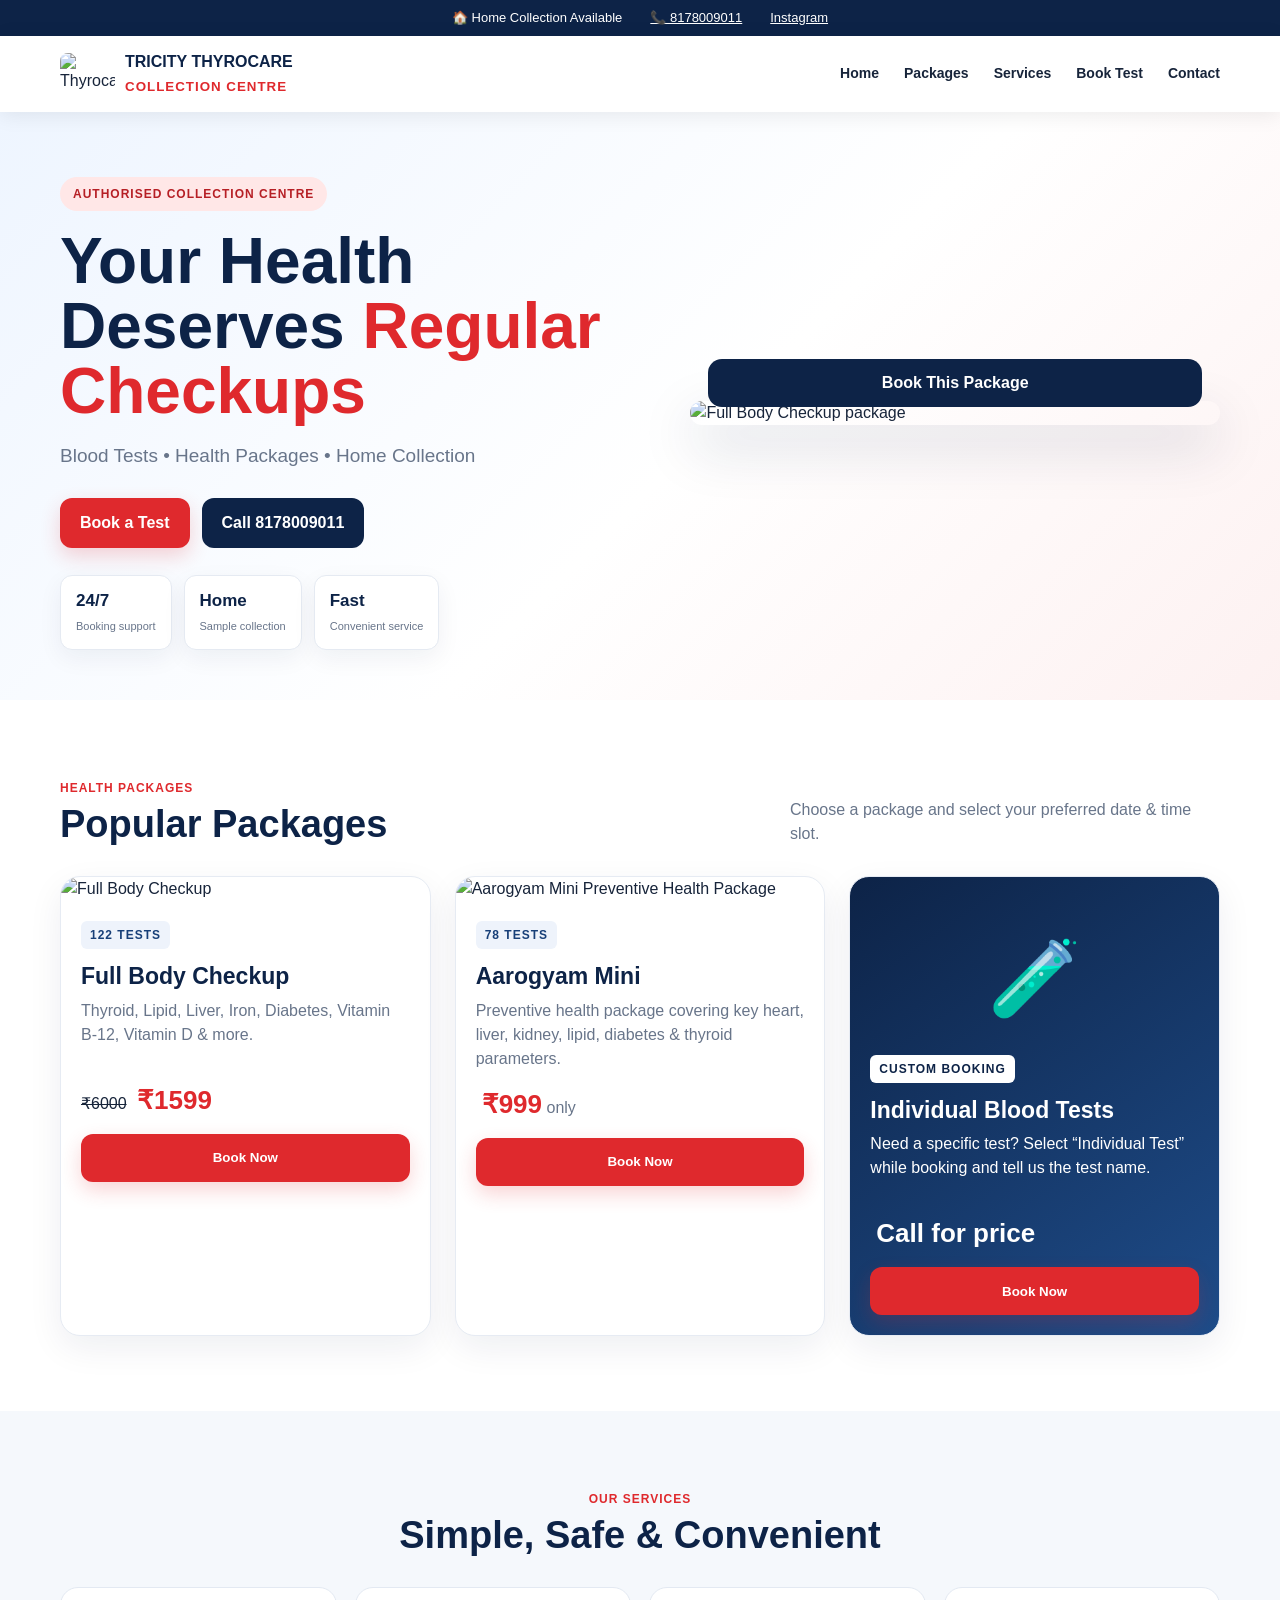
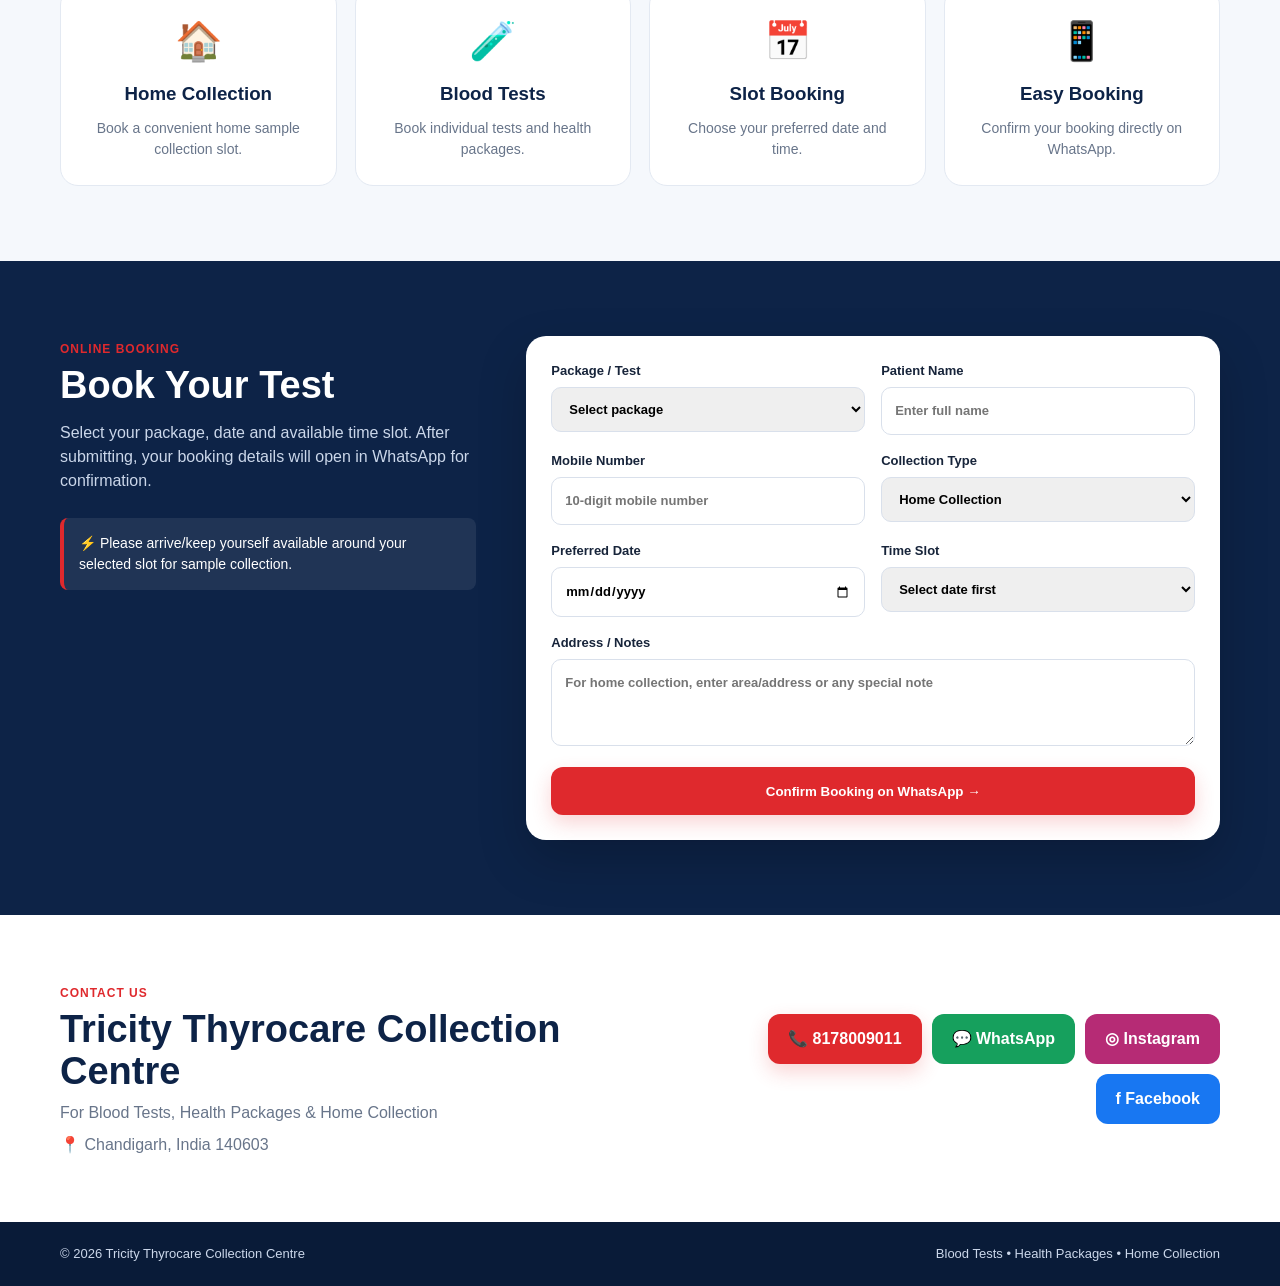
==== .github/workflows/index.html @ 9b8ccd1a "Add files via upload" ====
<!DOCTYPE html>
<html lang="en">
<head>
  <meta charset="UTF-8">
  <meta name="viewport" content="width=device-width, initial-scale=1.0">
  <meta name="description" content="Tricity Thyrocare Collection Centre - Blood Tests, Health Packages and Home Collection.">
  <title>Tricity Thyrocare Collection Centre</title>
  <link rel="stylesheet" href="style.css">
</head>
<body>
  <div class="topbar">
    <span>🏠 Home Collection Available</span>
    <a href="tel:8178009011">📞 8178009011</a>
    <a href="https://instagram.com/tricity_thyrocare_centre" target="_blank" rel="noopener">Instagram</a>
  </div>

  <header class="header">
    <div class="container nav">
      <a class="brand" href="#home">
        <img src="assets/thyrocare-logo.jpg" alt="Thyrocare logo">
        <div>
          <strong>TRICITY THYROCARE</strong>
          <small>COLLECTION CENTRE</small>
        </div>
      </a>
      <button class="menu-btn" id="menuBtn" aria-label="Open menu">☰</button>
      <nav id="navMenu">
        <a href="#home">Home</a>
        <a href="#packages">Packages</a>
        <a href="#services">Services</a>
        <a href="#booking">Book Test</a>
        <a href="#contact">Contact</a>
      </nav>
    </div>
  </header>

  <main id="home">
    <section class="hero">
      <div class="container hero-grid">
        <div class="hero-copy">
          <span class="pill">AUTHORISED COLLECTION CENTRE</span>
          <h1>Your Health Deserves <span>Regular Checkups</span></h1>
          <p>Blood Tests • Health Packages • Home Collection</p>
          <div class="hero-actions">
            <a class="btn primary" href="#booking">Book a Test</a>
            <a class="btn secondary" href="tel:8178009011">Call 8178009011</a>
          </div>
          <div class="trust-row">
            <div><b>24/7</b><span>Booking support</span></div>
            <div><b>Home</b><span>Sample collection</span></div>
            <div><b>Fast</b><span>Convenient service</span></div>
          </div>
        </div>
        <div class="hero-card">
          <img src="assets/full-body-checkup.png" alt="Full Body Checkup package">
          <button class="floating-book" data-package="Full Body Checkup">Book This Package</button>
        </div>
      </div>
    </section>

    <section class="section" id="packages">
      <div class="container">
        <div class="section-head">
          <div>
            <span class="eyebrow">HEALTH PACKAGES</span>
            <h2>Popular Packages</h2>
          </div>
          <p>Choose a package and select your preferred date & time slot.</p>
        </div>
        <div class="cards">
          <article class="package-card">
            <img src="assets/full-body-checkup.png" alt="Full Body Checkup">
            <div class="card-body">
              <span class="tag">122 TESTS</span>
              <h3>Full Body Checkup</h3>
              <p>Thyroid, Lipid, Liver, Iron, Diabetes, Vitamin B-12, Vitamin D & more.</p>
              <div class="price"><del>₹6000</del> <strong>₹1599</strong></div>
              <button class="btn primary full" data-package="Full Body Checkup">Book Now</button>
            </div>
          </article>

          <article class="package-card">
            <img src="assets/aarogyam-mini.png" alt="Aarogyam Mini Preventive Health Package">
            <div class="card-body">
              <span class="tag">78 TESTS</span>
              <h3>Aarogyam Mini</h3>
              <p>Preventive health package covering key heart, liver, kidney, lipid, diabetes & thyroid parameters.</p>
              <div class="price"><strong>₹999</strong> <span>only</span></div>
              <button class="btn primary full" data-package="Aarogyam Mini">Book Now</button>
            </div>
          </article>

          <article class="package-card custom-card">
            <div class="custom-icon">🧪</div>
            <div class="card-body">
              <span class="tag">CUSTOM BOOKING</span>
              <h3>Individual Blood Tests</h3>
              <p>Need a specific test? Select “Individual Test” while booking and tell us the test name.</p>
              <div class="price"><strong>Call for price</strong></div>
              <button class="btn primary full" data-package="Individual Test">Book Now</button>
            </div>
          </article>
        </div>
      </div>
    </section>

    <section class="section light" id="services">
      <div class="container">
        <div class="section-head center">
          <span class="eyebrow">OUR SERVICES</span>
          <h2>Simple, Safe & Convenient</h2>
        </div>
        <div class="service-grid">
          <div class="service"><div>🏠</div><h3>Home Collection</h3><p>Book a convenient home sample collection slot.</p></div>
          <div class="service"><div>🧪</div><h3>Blood Tests</h3><p>Book individual tests and health packages.</p></div>
          <div class="service"><div>📅</div><h3>Slot Booking</h3><p>Choose your preferred date and time.</p></div>
          <div class="service"><div>📱</div><h3>Easy Booking</h3><p>Confirm your booking directly on WhatsApp.</p></div>
        </div>
      </div>
    </section>

    <section class="booking-section" id="booking">
      <div class="container booking-wrap">
        <div class="booking-intro">
          <span class="eyebrow">ONLINE BOOKING</span>
          <h2>Book Your Test</h2>
          <p>Select your package, date and available time slot. After submitting, your booking details will open in WhatsApp for confirmation.</p>
          <div class="booking-note">⚡ Please arrive/keep yourself available around your selected slot for sample collection.</div>
        </div>

        <form id="bookingForm" class="booking-form">
          <label>Package / Test
            <select id="package" required>
              <option value="">Select package</option>
              <option>Full Body Checkup</option>
              <option>Aarogyam Mini</option>
              <option>Individual Test</option>
            </select>
          </label>

          <label>Patient Name
            <input id="name" type="text" placeholder="Enter full name" required>
          </label>

          <label>Mobile Number
            <input id="phone" type="tel" inputmode="numeric" maxlength="10" placeholder="10-digit mobile number" required>
          </label>

          <label>Collection Type
            <select id="collection" required>
              <option value="Home Collection">Home Collection</option>
              <option value="Centre Visit">Centre Visit</option>
            </select>
          </label>

          <label>Preferred Date
            <input id="date" type="date" required>
          </label>

          <label>Time Slot
            <select id="time" required>
              <option value="">Select date first</option>
            </select>
          </label>

          <label class="full-field">Address / Notes
            <textarea id="notes" rows="3" placeholder="For home collection, enter area/address or any special note"></textarea>
          </label>

          <button class="btn primary full-field" type="submit">Confirm Booking on WhatsApp →</button>
        </form>
      </div>
    </section>

    <section class="contact-section" id="contact">
      <div class="container contact-grid">
        <div>
          <span class="eyebrow">CONTACT US</span>
          <h2>Tricity Thyrocare Collection Centre</h2>
          <p>For Blood Tests, Health Packages & Home Collection</p>
          <p>📍 Chandigarh, India 140603</p>
        </div>
        <div class="contact-actions">
          <a class="btn primary" href="tel:8178009011">📞 8178009011</a>
          <a class="btn whatsapp" href="https://wa.me/918178009011" target="_blank" rel="noopener">💬 WhatsApp</a>
          <a class="btn instagram" href="https://instagram.com/tricity_thyrocare_centre" target="_blank" rel="noopener">◎ Instagram</a>
          <a class="btn facebook" id="facebookLink" href="#" target="_blank" rel="noopener">f Facebook</a>
        </div>
      </div>
    </section>
  </main>

  <footer>
    <div class="container footer-inner">
      <span>© <span id="year"></span> Tricity Thyrocare Collection Centre</span>
      <span>Blood Tests • Health Packages • Home Collection</span>
    </div>
  </footer>

  <div class="modal" id="offerModal" aria-hidden="true">
    <div class="modal-box">
      <button class="close" id="closeModal">×</button>
      <img src="assets/full-body-checkup.png" alt="Full Body Checkup Offer">
      <h3>Book Your Health Checkup</h3>
      <p>Choose your preferred date & time slot.</p>
      <button class="btn primary full" data-package="Full Body Checkup" id="modalBook">Book Now</button>
    </div>
  </div>

  <script src="script.js"></script>
</body>
</html>
---- .github/workflows/style.css ----
*{box-sizing:border-box;margin:0;padding:0}
:root{--navy:#0d2347;--blue:#173f78;--red:#df292d;--light:#f5f8fc;--text:#17243a;--muted:#68758a;--white:#fff}
html{scroll-behavior:smooth}
body{font-family:Arial,Helvetica,sans-serif;color:var(--text);background:#fff;line-height:1.5}
a{text-decoration:none;color:inherit}
.container{width:min(1160px,92%);margin:auto}
.topbar{background:var(--navy);color:#fff;padding:8px 4%;display:flex;justify-content:center;gap:28px;font-size:13px}
.topbar a{text-decoration:underline}
.header{position:sticky;top:0;z-index:50;background:rgba(255,255,255,.96);backdrop-filter:blur(12px);box-shadow:0 3px 20px rgba(0,0,0,.08)}
.nav{min-height:76px;display:flex;align-items:center;justify-content:space-between}
.brand{display:flex;align-items:center;gap:10px}
.brand img{width:55px;height:42px;object-fit:cover;border-radius:8px}
.brand strong{display:block;color:var(--navy);font-size:16px}
.brand small{color:var(--red);font-weight:700;letter-spacing:1px}
nav{display:flex;gap:25px;font-weight:700;font-size:14px}
nav a:hover{color:var(--red)}
.menu-btn{display:none;border:0;background:none;font-size:28px}
.hero{background:linear-gradient(135deg,#eef5ff,#fff 55%,#fdf1f1);padding:65px 0 50px}
.hero-grid{display:grid;grid-template-columns:1.05fr .95fr;align-items:center;gap:45px}
.pill,.eyebrow,.tag{display:inline-block;font-size:12px;font-weight:800;letter-spacing:1px}
.pill{background:#ffe7e7;color:#b61f25;padding:8px 13px;border-radius:99px}
.hero h1{font-size:clamp(40px,5vw,68px);line-height:1.02;margin:18px 0;color:var(--navy)}
.hero h1 span{color:var(--red)}
.hero-copy>p{font-size:19px;color:var(--muted)}
.hero-actions{display:flex;gap:12px;margin:27px 0}
.btn{display:inline-flex;align-items:center;justify-content:center;border:0;border-radius:12px;padding:13px 20px;font-weight:800;cursor:pointer;transition:.2s;min-height:48px}
.btn:hover{transform:translateY(-2px)}
.primary{background:var(--red);color:#fff;box-shadow:0 8px 20px rgba(223,41,45,.2)}
.secondary{background:var(--navy);color:#fff}
.whatsapp{background:#16a05d;color:#fff}.instagram{background:#b62b75;color:#fff}.facebook{background:#1877f2;color:#fff}
.trust-row{display:flex;gap:12px;margin-top:25px}
.trust-row div{background:#fff;border:1px solid #e5eaf2;padding:12px 15px;border-radius:12px;min-width:105px;box-shadow:0 8px 25px rgba(13,35,71,.06)}
.trust-row b{display:block;color:var(--navy);font-size:17px}.trust-row span{font-size:11px;color:var(--muted)}
.hero-card{position:relative}.hero-card img{width:100%;display:block;border-radius:24px;box-shadow:0 20px 55px rgba(13,35,71,.18)}
.floating-book{position:absolute;bottom:18px;left:18px;right:18px;padding:15px;border:0;border-radius:14px;background:var(--navy);color:#fff;font-weight:800;font-size:16px;cursor:pointer}
.section{padding:75px 0}.light{background:var(--light)}
.section-head{display:flex;justify-content:space-between;align-items:end;gap:30px;margin-bottom:30px}.section-head.center{display:block;text-align:center}
.eyebrow{color:var(--red);margin-bottom:7px}.section h2,.booking-intro h2,.contact-section h2{font-size:38px;color:var(--navy);line-height:1.1}.section-head p{color:var(--muted);max-width:430px}
.cards{display:grid;grid-template-columns:repeat(3,1fr);gap:24px}.package-card{background:#fff;border-radius:20px;overflow:hidden;border:1px solid #e6ebf3;box-shadow:0 12px 35px rgba(13,35,71,.07);transition:.25s}.package-card:hover{transform:translateY(-5px);box-shadow:0 20px 45px rgba(13,35,71,.12)}
.package-card>img{width:100%;height:330px;object-fit:cover;object-position:top}.card-body{padding:20px}.tag{background:#eef3fb;color:var(--blue);padding:5px 9px;border-radius:6px}.card-body h3{font-size:23px;margin:10px 0 5px;color:var(--navy)}.card-body p{color:var(--muted);min-height:68px}.price{margin:14px 0;font-size:16px}.price strong{font-size:26px;color:var(--red);margin-left:6px}.price span{color:var(--muted)}.full{width:100%}.custom-card{display:flex;flex-direction:column;justify-content:center;background:linear-gradient(145deg,#0d2347,#1e4c89);color:#fff}.custom-card .card-body h3,.custom-card .card-body p{color:#fff}.custom-card .tag{background:#fff;color:var(--navy)}.custom-card .price strong{color:#fff}.custom-icon{font-size:75px;text-align:center;padding-top:45px}
.service-grid{display:grid;grid-template-columns:repeat(4,1fr);gap:18px}.service{background:#fff;border:1px solid #e3e9f2;border-radius:18px;padding:25px;text-align:center}.service>div{font-size:38px}.service h3{margin:10px 0;color:var(--navy)}.service p{color:var(--muted);font-size:14px}
.booking-section{background:var(--navy);color:#fff;padding:75px 0}.booking-wrap{display:grid;grid-template-columns:.75fr 1.25fr;gap:50px;align-items:start}.booking-intro h2{color:#fff;margin-bottom:14px}.booking-intro p{color:#cbd7ea}.booking-note{margin-top:25px;padding:15px;border-left:4px solid var(--red);background:rgba(255,255,255,.08);border-radius:8px;font-size:14px}
.booking-form{background:#fff;color:var(--text);padding:25px;border-radius:20px;display:grid;grid-template-columns:1fr 1fr;gap:16px;box-shadow:0 20px 50px rgba(0,0,0,.2)}label{font-size:13px;font-weight:800}input,select,textarea{width:100%;margin-top:7px;padding:13px;border:1px solid #d9e0eb;border-radius:10px;font:inherit;outline:none}input:focus,select:focus,textarea:focus{border-color:var(--blue);box-shadow:0 0 0 3px rgba(23,63,120,.08)}.full-field{grid-column:1/-1}
.contact-section{padding:65px 0}.contact-grid{display:flex;justify-content:space-between;align-items:center;gap:30px}.contact-section p{color:var(--muted);margin-top:8px}.contact-actions{display:flex;gap:10px;flex-wrap:wrap;justify-content:flex-end}
footer{background:#091b38;color:#cbd7ea;padding:22px 0;font-size:13px}.footer-inner{display:flex;justify-content:space-between;gap:20px}
.modal{position:fixed;inset:0;background:rgba(0,0,0,.65);display:none;align-items:center;justify-content:center;z-index:100;padding:20px}.modal.show{display:flex}.modal-box{background:#fff;border-radius:20px;max-width:420px;width:100%;padding:15px;position:relative;text-align:center}.modal-box img{width:100%;border-radius:14px;max-height:430px;object-fit:cover;object-position:top}.modal-box h3{font-size:22px;color:var(--navy);margin:12px 0 3px}.modal-box p{color:var(--muted);margin-bottom:12px}.close{position:absolute;right:24px;top:23px;width:38px;height:38px;border-radius:50%;border:0;background:#fff;font-size:25px;cursor:pointer;box-shadow:0 4px 15px rgba(0,0,0,.2);z-index:2}
@media(max-width:900px){.hero-grid,.booking-wrap{grid-template-columns:1fr}.cards{grid-template-columns:1fr 1fr}.service-grid{grid-template-columns:1fr 1fr}.booking-wrap{gap:30px}.contact-grid{flex-direction:column;align-items:flex-start}.contact-actions{justify-content:flex-start}}
@media(max-width:650px){.topbar{gap:12px;font-size:11px;flex-wrap:wrap}.nav{min-height:65px}nav{display:none;position:absolute;top:65px;left:0;right:0;background:#fff;padding:18px 5%;flex-direction:column;box-shadow:0 15px 25px rgba(0,0,0,.08)}nav.open{display:flex}.menu-btn{display:block}.hero{padding:40px 0}.hero h1{font-size:43px}.hero-actions{flex-direction:column}.trust-row{overflow:auto}.section{padding:55px 0}.section-head{display:block}.section-head p{margin-top:10px}.cards{grid-template-columns:1fr}.service-grid{grid-template-columns:1fr 1fr}.booking-form{grid-template-columns:1fr}.full-field{grid-column:auto}.footer-inner{flex-direction:column}.brand strong{font-size:13px}.brand small{font-size:9px}}
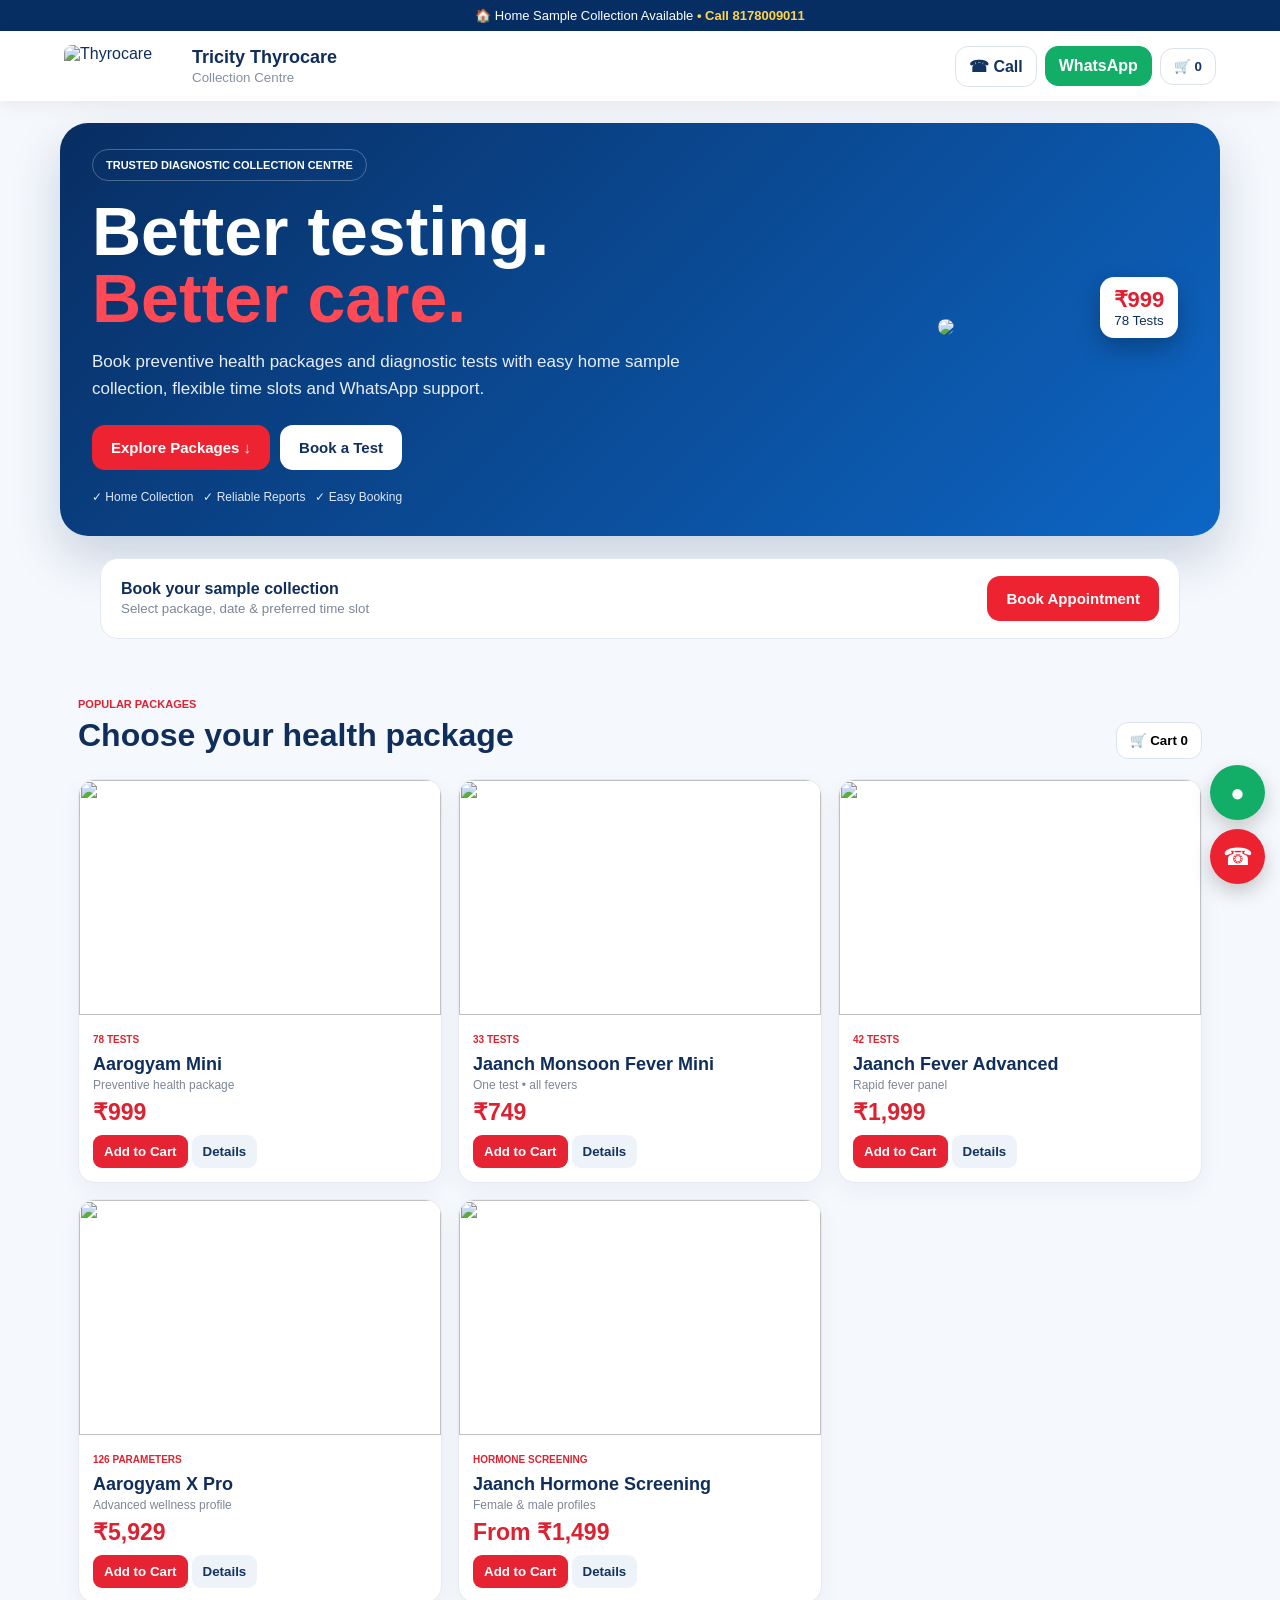
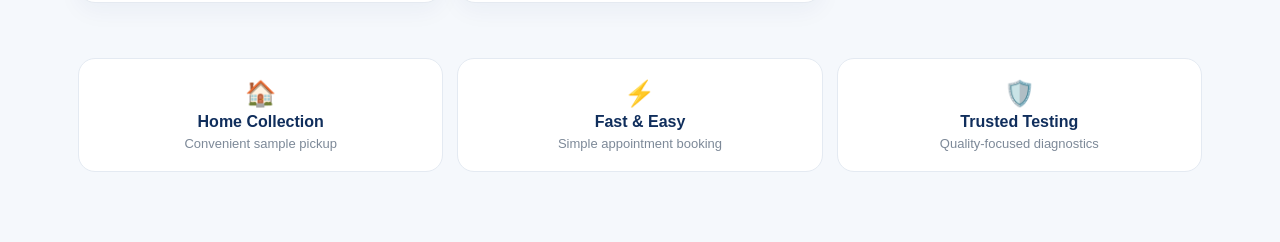
==== commit f57a53cc: "Add files via upload" ====
--- a/.github/workflows/index.html
+++ b/.github/workflows/index.html
@@ -1,212 +1,18 @@
-<!DOCTYPE html>
-<html lang="en">
-<head>
-  <meta charset="UTF-8">
-  <meta name="viewport" content="width=device-width, initial-scale=1.0">
-  <meta name="description" content="Tricity Thyrocare Collection Centre - Blood Tests, Health Packages and Home Collection.">
-  <title>Tricity Thyrocare Collection Centre</title>
-  <link rel="stylesheet" href="style.css">
-</head>
-<body>
-  <div class="topbar">
-    <span>🏠 Home Collection Available</span>
-    <a href="tel:8178009011">📞 8178009011</a>
-    <a href="https://instagram.com/tricity_thyrocare_centre" target="_blank" rel="noopener">Instagram</a>
-  </div>
-
-  <header class="header">
-    <div class="container nav">
-      <a class="brand" href="#home">
-        <img src="assets/thyrocare-logo.jpg" alt="Thyrocare logo">
-        <div>
-          <strong>TRICITY THYROCARE</strong>
-          <small>COLLECTION CENTRE</small>
-        </div>
-      </a>
-      <button class="menu-btn" id="menuBtn" aria-label="Open menu">☰</button>
-      <nav id="navMenu">
-        <a href="#home">Home</a>
-        <a href="#packages">Packages</a>
-        <a href="#services">Services</a>
-        <a href="#booking">Book Test</a>
-        <a href="#contact">Contact</a>
-      </nav>
-    </div>
-  </header>
-
-  <main id="home">
-    <section class="hero">
-      <div class="container hero-grid">
-        <div class="hero-copy">
-          <span class="pill">AUTHORISED COLLECTION CENTRE</span>
-          <h1>Your Health Deserves <span>Regular Checkups</span></h1>
-          <p>Blood Tests • Health Packages • Home Collection</p>
-          <div class="hero-actions">
-            <a class="btn primary" href="#booking">Book a Test</a>
-            <a class="btn secondary" href="tel:8178009011">Call 8178009011</a>
-          </div>
-          <div class="trust-row">
-            <div><b>24/7</b><span>Booking support</span></div>
-            <div><b>Home</b><span>Sample collection</span></div>
-            <div><b>Fast</b><span>Convenient service</span></div>
-          </div>
-        </div>
-        <div class="hero-card">
-          <img src="assets/full-body-checkup.png" alt="Full Body Checkup package">
-          <button class="floating-book" data-package="Full Body Checkup">Book This Package</button>
-        </div>
-      </div>
-    </section>
-
-    <section class="section" id="packages">
-      <div class="container">
-        <div class="section-head">
-          <div>
-            <span class="eyebrow">HEALTH PACKAGES</span>
-            <h2>Popular Packages</h2>
-          </div>
-          <p>Choose a package and select your preferred date & time slot.</p>
-        </div>
-        <div class="cards">
-          <article class="package-card">
-            <img src="assets/full-body-checkup.png" alt="Full Body Checkup">
-            <div class="card-body">
-              <span class="tag">122 TESTS</span>
-              <h3>Full Body Checkup</h3>
-              <p>Thyroid, Lipid, Liver, Iron, Diabetes, Vitamin B-12, Vitamin D & more.</p>
-              <div class="price"><del>₹6000</del> <strong>₹1599</strong></div>
-              <button class="btn primary full" data-package="Full Body Checkup">Book Now</button>
-            </div>
-          </article>
-
-          <article class="package-card">
-            <img src="assets/aarogyam-mini.png" alt="Aarogyam Mini Preventive Health Package">
-            <div class="card-body">
-              <span class="tag">78 TESTS</span>
-              <h3>Aarogyam Mini</h3>
-              <p>Preventive health package covering key heart, liver, kidney, lipid, diabetes & thyroid parameters.</p>
-              <div class="price"><strong>₹999</strong> <span>only</span></div>
-              <button class="btn primary full" data-package="Aarogyam Mini">Book Now</button>
-            </div>
-          </article>
-
-          <article class="package-card custom-card">
-            <div class="custom-icon">🧪</div>
-            <div class="card-body">
-              <span class="tag">CUSTOM BOOKING</span>
-              <h3>Individual Blood Tests</h3>
-              <p>Need a specific test? Select “Individual Test” while booking and tell us the test name.</p>
-              <div class="price"><strong>Call for price</strong></div>
-              <button class="btn primary full" data-package="Individual Test">Book Now</button>
-            </div>
-          </article>
-        </div>
-      </div>
-    </section>
-
-    <section class="section light" id="services">
-      <div class="container">
-        <div class="section-head center">
-          <span class="eyebrow">OUR SERVICES</span>
-          <h2>Simple, Safe & Convenient</h2>
-        </div>
-        <div class="service-grid">
-          <div class="service"><div>🏠</div><h3>Home Collection</h3><p>Book a convenient home sample collection slot.</p></div>
-          <div class="service"><div>🧪</div><h3>Blood Tests</h3><p>Book individual tests and health packages.</p></div>
-          <div class="service"><div>📅</div><h3>Slot Booking</h3><p>Choose your preferred date and time.</p></div>
-          <div class="service"><div>📱</div><h3>Easy Booking</h3><p>Confirm your booking directly on WhatsApp.</p></div>
-        </div>
-      </div>
-    </section>
-
-    <section class="booking-section" id="booking">
-      <div class="container booking-wrap">
-        <div class="booking-intro">
-          <span class="eyebrow">ONLINE BOOKING</span>
-          <h2>Book Your Test</h2>
-          <p>Select your package, date and available time slot. After submitting, your booking details will open in WhatsApp for confirmation.</p>
-          <div class="booking-note">⚡ Please arrive/keep yourself available around your selected slot for sample collection.</div>
-        </div>
-
-        <form id="bookingForm" class="booking-form">
-          <label>Package / Test
-            <select id="package" required>
-              <option value="">Select package</option>
-              <option>Full Body Checkup</option>
-              <option>Aarogyam Mini</option>
-              <option>Individual Test</option>
-            </select>
-          </label>
-
-          <label>Patient Name
-            <input id="name" type="text" placeholder="Enter full name" required>
-          </label>
-
-          <label>Mobile Number
-            <input id="phone" type="tel" inputmode="numeric" maxlength="10" placeholder="10-digit mobile number" required>
-          </label>
-
-          <label>Collection Type
-            <select id="collection" required>
-              <option value="Home Collection">Home Collection</option>
-              <option value="Centre Visit">Centre Visit</option>
-            </select>
-          </label>
-
-          <label>Preferred Date
-            <input id="date" type="date" required>
-          </label>
-
-          <label>Time Slot
-            <select id="time" required>
-              <option value="">Select date first</option>
-            </select>
-          </label>
-
-          <label class="full-field">Address / Notes
-            <textarea id="notes" rows="3" placeholder="For home collection, enter area/address or any special note"></textarea>
-          </label>
-
-          <button class="btn primary full-field" type="submit">Confirm Booking on WhatsApp →</button>
-        </form>
-      </div>
-    </section>
-
-    <section class="contact-section" id="contact">
-      <div class="container contact-grid">
-        <div>
-          <span class="eyebrow">CONTACT US</span>
-          <h2>Tricity Thyrocare Collection Centre</h2>
-          <p>For Blood Tests, Health Packages & Home Collection</p>
-          <p>📍 Chandigarh, India 140603</p>
-        </div>
-        <div class="contact-actions">
-          <a class="btn primary" href="tel:8178009011">📞 8178009011</a>
-          <a class="btn whatsapp" href="https://wa.me/918178009011" target="_blank" rel="noopener">💬 WhatsApp</a>
-          <a class="btn instagram" href="https://instagram.com/tricity_thyrocare_centre" target="_blank" rel="noopener">◎ Instagram</a>
-          <a class="btn facebook" id="facebookLink" href="#" target="_blank" rel="noopener">f Facebook</a>
-        </div>
-      </div>
-    </section>
-  </main>
-
-  <footer>
-    <div class="container footer-inner">
-      <span>© <span id="year"></span> Tricity Thyrocare Collection Centre</span>
-      <span>Blood Tests • Health Packages • Home Collection</span>
-    </div>
-  </footer>
-
-  <div class="modal" id="offerModal" aria-hidden="true">
-    <div class="modal-box">
-      <button class="close" id="closeModal">×</button>
-      <img src="assets/full-body-checkup.png" alt="Full Body Checkup Offer">
-      <h3>Book Your Health Checkup</h3>
-      <p>Choose your preferred date & time slot.</p>
-      <button class="btn primary full" data-package="Full Body Checkup" id="modalBook">Book Now</button>
-    </div>
-  </div>
-
-  <script src="script.js"></script>
-</body>
-</html>
+<!doctype html><html lang="en"><head><meta charset="utf-8"><meta name="viewport" content="width=device-width,initial-scale=1"><meta name="theme-color" content="#082e63"><title>Tricity Thyrocare Collection Centre</title><link rel="stylesheet" href="style.css"></head><body>
+<div class="top">🏠 Home Sample Collection Available <b>• Call 8178009011</b></div>
+<header><div class="brand"><img src="assets/thyrocare-logo.jpg" alt="Thyrocare" class="logo"><div><strong>Tricity Thyrocare</strong><small>Collection Centre</small></div></div><div class="actions"><a href="tel:8178009011">☎ Call</a><a class="wa" href="https://wa.me/918178009011">WhatsApp</a><button onclick="openCart()">🛒 <span id="count">0</span></button></div></header>
+<main><section class="hero"><div><span class="pill">TRUSTED DIAGNOSTIC COLLECTION CENTRE</span><h1>Better testing.<br><em>Better care.</em></h1><p>Book preventive health packages and diagnostic tests with easy home sample collection, flexible time slots and WhatsApp support.</p><div class="buttons"><button class="red" onclick="goPackages()">Explore Packages ↓</button><button class="white" onclick="openBooking()">Book a Test</button></div><div class="trust">✓ Home Collection &nbsp; ✓ Reliable Reports &nbsp; ✓ Easy Booking</div></div><div class="heroimg"><img src="assets/package-5.jpg"><span><b>₹999</b><small>78 Tests</small></span></div></section>
+<section class="quick"><div><b>Book your sample collection</b><small>Select package, date & preferred time slot</small></div><button class="red" onclick="openBooking()">Book Appointment</button></section>
+<section id="packages" class="section"><div class="head"><div><label>POPULAR PACKAGES</label><h2>Choose your health package</h2></div><button class="cartmini" onclick="openCart()">🛒 Cart <b id="count2">0</b></button></div><div class="grid">
+<article><img src="assets/package-5.jpg"><div><small>78 TESTS</small><h3>Aarogyam Mini</h3><p>Preventive health package</p><b class="price">₹999</b><button onclick="add('Aarogyam Mini',999,'78 tests')">Add to Cart</button><button class="detail" onclick="details('Aarogyam Mini','78 tests','₹999','CBC, liver, kidney, lipid, diabetes, thyroid and more.')">Details</button></div></article>
+<article><img src="assets/package-1.jpg"><div><small>33 TESTS</small><h3>Jaanch Monsoon Fever Mini</h3><p>One test • all fevers</p><b class="price">₹749</b><button onclick="add('Jaanch Monsoon Fever Mini',749,'33 tests')">Add to Cart</button><button class="detail" onclick="details('Jaanch Monsoon Fever Mini','33 tests','₹749','Malaria Antigen, Dengue NS1 Antigen, Typhoid IgG + IgM and CBC (28).')">Details</button></div></article>
+<article><img src="assets/package-3.jpg"><div><small>42 TESTS</small><h3>Jaanch Fever Advanced</h3><p>Rapid fever panel</p><b class="price">₹1,999</b><button onclick="add('Jaanch Fever Advanced',1999,'42 tests')">Add to Cart</button><button class="detail" onclick="details('Jaanch Fever Advanced','42 tests','₹1,999','Malaria, typhoid, dengue, chikungunya, CBC, CRP, liver profile and ESR.')">Details</button></div></article>
+<article><img src="assets/package-2.jpg"><div><small>126 PARAMETERS</small><h3>Aarogyam X Pro</h3><p>Advanced wellness profile</p><b class="price">₹5,929</b><button onclick="add('Aarogyam X Pro',5929,'126 parameters')">Add to Cart</button><button class="detail" onclick="details('Aarogyam X Pro','126 parameters','₹5,929','Thyroid, lipid, liver, kidney, diabetes, vitamins, iron, cardiac risk markers and more.')">Details</button></div></article>
+<article><img src="assets/package-4.jpg"><div><small>HORMONE SCREENING</small><h3>Jaanch Hormone Screening</h3><p>Female & male profiles</p><b class="price">From ₹1,499</b><button onclick="add('Jaanch Hormone Screening',1499,'Hormone profile')">Add to Cart</button><button class="detail" onclick="details('Jaanch Hormone Screening','Hormone profile','From ₹1,499','Female and male hormone screening options. Confirm selected profile and current price at booking.')">Details</button></div></article></div></section>
+<section class="benefits"><div>🏠<b>Home Collection</b><small>Convenient sample pickup</small></div><div>⚡<b>Fast & Easy</b><small>Simple appointment booking</small></div><div>🛡️<b>Trusted Testing</b><small>Quality-focused diagnostics</small></div></section></main>
+<div class="float"><a class="green" href="https://wa.me/918178009011">●</a><a class="redf" href="tel:8178009011">☎</a></div>
+<div id="promo" class="overlay promo"><div class="promo-modal"><button class="x" onclick="closeAll()">×</button><img src="assets/popup-offer.jpg" alt="Special package offer"><div class="promo-copy"><label>LIMITED-TIME OFFER</label><h2>Aarogyam Mini</h2><p>78 Tests • Preventive Health Package</p><b>₹999</b><button class="submit" onclick="promoBook()">Book This Package</button></div></div></div>
+<div id="book" class="overlay"><div class="modal"><button class="x" onclick="closeAll()">×</button><label>APPOINTMENT</label><h2>Book a Home Collection</h2><p>Choose your date and preferred collection slot.</p><form onsubmit="submitBook(event)"><div class="fields"><label>Name<input id="name" required placeholder="Full name"></label><label>Mobile<input id="phone" required pattern="[0-9]{10}" inputmode="numeric" placeholder="10-digit mobile"></label><label>Date<input id="date" required type="date"></label><label>Time Slot<select id="time" required><option value="">Select slot</option><option>06:00 AM – 08:00 AM</option><option>08:00 AM – 10:00 AM</option><option>10:00 AM – 12:00 PM</option><option>12:00 PM – 02:00 PM</option><option>04:00 PM – 06:00 PM</option><option>06:00 PM – 08:00 PM</option></select></label></div><label>Test / Package Details<textarea id="tests" rows="3" placeholder="Selected tests or package"></textarea></label><label>Collection Address<textarea id="address" rows="3" required placeholder="Complete home collection address"></textarea></label><button class="submit">Confirm Booking on WhatsApp</button></form></div></div>
+<div id="cart" class="overlay"><div class="modal"><button class="x" onclick="closeAll()">×</button><label>YOUR CART</label><h2>Selected Packages</h2><div id="items"></div><div class="total"><span>Total</span><b id="total">₹0</b></div><button class="submit" onclick="bookingFromCart()">Continue to Booking</button></div></div>
+<div id="detailbox" class="overlay"><div class="modal"><button class="x" onclick="closeAll()">×</button><label>PACKAGE DETAILS</label><h2 id="dt"></h2><p id="dm"></p><h2 id="dp"></h2><p id="dx"></p><button class="submit" onclick="addDetail()">Add to Cart</button></div></div>
+<script src="script.js"></script></body></html>
--- a/.github/workflows/style.css
+++ b/.github/workflows/style.css
@@ -1,48 +1,3 @@
-*{box-sizing:border-box;margin:0;padding:0}
-:root{--navy:#0d2347;--blue:#173f78;--red:#df292d;--light:#f5f8fc;--text:#17243a;--muted:#68758a;--white:#fff}
-html{scroll-behavior:smooth}
-body{font-family:Arial,Helvetica,sans-serif;color:var(--text);background:#fff;line-height:1.5}
-a{text-decoration:none;color:inherit}
-.container{width:min(1160px,92%);margin:auto}
-.topbar{background:var(--navy);color:#fff;padding:8px 4%;display:flex;justify-content:center;gap:28px;font-size:13px}
-.topbar a{text-decoration:underline}
-.header{position:sticky;top:0;z-index:50;background:rgba(255,255,255,.96);backdrop-filter:blur(12px);box-shadow:0 3px 20px rgba(0,0,0,.08)}
-.nav{min-height:76px;display:flex;align-items:center;justify-content:space-between}
-.brand{display:flex;align-items:center;gap:10px}
-.brand img{width:55px;height:42px;object-fit:cover;border-radius:8px}
-.brand strong{display:block;color:var(--navy);font-size:16px}
-.brand small{color:var(--red);font-weight:700;letter-spacing:1px}
-nav{display:flex;gap:25px;font-weight:700;font-size:14px}
-nav a:hover{color:var(--red)}
-.menu-btn{display:none;border:0;background:none;font-size:28px}
-.hero{background:linear-gradient(135deg,#eef5ff,#fff 55%,#fdf1f1);padding:65px 0 50px}
-.hero-grid{display:grid;grid-template-columns:1.05fr .95fr;align-items:center;gap:45px}
-.pill,.eyebrow,.tag{display:inline-block;font-size:12px;font-weight:800;letter-spacing:1px}
-.pill{background:#ffe7e7;color:#b61f25;padding:8px 13px;border-radius:99px}
-.hero h1{font-size:clamp(40px,5vw,68px);line-height:1.02;margin:18px 0;color:var(--navy)}
-.hero h1 span{color:var(--red)}
-.hero-copy>p{font-size:19px;color:var(--muted)}
-.hero-actions{display:flex;gap:12px;margin:27px 0}
-.btn{display:inline-flex;align-items:center;justify-content:center;border:0;border-radius:12px;padding:13px 20px;font-weight:800;cursor:pointer;transition:.2s;min-height:48px}
-.btn:hover{transform:translateY(-2px)}
-.primary{background:var(--red);color:#fff;box-shadow:0 8px 20px rgba(223,41,45,.2)}
-.secondary{background:var(--navy);color:#fff}
-.whatsapp{background:#16a05d;color:#fff}.instagram{background:#b62b75;color:#fff}.facebook{background:#1877f2;color:#fff}
-.trust-row{display:flex;gap:12px;margin-top:25px}
-.trust-row div{background:#fff;border:1px solid #e5eaf2;padding:12px 15px;border-radius:12px;min-width:105px;box-shadow:0 8px 25px rgba(13,35,71,.06)}
-.trust-row b{display:block;color:var(--navy);font-size:17px}.trust-row span{font-size:11px;color:var(--muted)}
-.hero-card{position:relative}.hero-card img{width:100%;display:block;border-radius:24px;box-shadow:0 20px 55px rgba(13,35,71,.18)}
-.floating-book{position:absolute;bottom:18px;left:18px;right:18px;padding:15px;border:0;border-radius:14px;background:var(--navy);color:#fff;font-weight:800;font-size:16px;cursor:pointer}
-.section{padding:75px 0}.light{background:var(--light)}
-.section-head{display:flex;justify-content:space-between;align-items:end;gap:30px;margin-bottom:30px}.section-head.center{display:block;text-align:center}
-.eyebrow{color:var(--red);margin-bottom:7px}.section h2,.booking-intro h2,.contact-section h2{font-size:38px;color:var(--navy);line-height:1.1}.section-head p{color:var(--muted);max-width:430px}
-.cards{display:grid;grid-template-columns:repeat(3,1fr);gap:24px}.package-card{background:#fff;border-radius:20px;overflow:hidden;border:1px solid #e6ebf3;box-shadow:0 12px 35px rgba(13,35,71,.07);transition:.25s}.package-card:hover{transform:translateY(-5px);box-shadow:0 20px 45px rgba(13,35,71,.12)}
-.package-card>img{width:100%;height:330px;object-fit:cover;object-position:top}.card-body{padding:20px}.tag{background:#eef3fb;color:var(--blue);padding:5px 9px;border-radius:6px}.card-body h3{font-size:23px;margin:10px 0 5px;color:var(--navy)}.card-body p{color:var(--muted);min-height:68px}.price{margin:14px 0;font-size:16px}.price strong{font-size:26px;color:var(--red);margin-left:6px}.price span{color:var(--muted)}.full{width:100%}.custom-card{display:flex;flex-direction:column;justify-content:center;background:linear-gradient(145deg,#0d2347,#1e4c89);color:#fff}.custom-card .card-body h3,.custom-card .card-body p{color:#fff}.custom-card .tag{background:#fff;color:var(--navy)}.custom-card .price strong{color:#fff}.custom-icon{font-size:75px;text-align:center;padding-top:45px}
-.service-grid{display:grid;grid-template-columns:repeat(4,1fr);gap:18px}.service{background:#fff;border:1px solid #e3e9f2;border-radius:18px;padding:25px;text-align:center}.service>div{font-size:38px}.service h3{margin:10px 0;color:var(--navy)}.service p{color:var(--muted);font-size:14px}
-.booking-section{background:var(--navy);color:#fff;padding:75px 0}.booking-wrap{display:grid;grid-template-columns:.75fr 1.25fr;gap:50px;align-items:start}.booking-intro h2{color:#fff;margin-bottom:14px}.booking-intro p{color:#cbd7ea}.booking-note{margin-top:25px;padding:15px;border-left:4px solid var(--red);background:rgba(255,255,255,.08);border-radius:8px;font-size:14px}
-.booking-form{background:#fff;color:var(--text);padding:25px;border-radius:20px;display:grid;grid-template-columns:1fr 1fr;gap:16px;box-shadow:0 20px 50px rgba(0,0,0,.2)}label{font-size:13px;font-weight:800}input,select,textarea{width:100%;margin-top:7px;padding:13px;border:1px solid #d9e0eb;border-radius:10px;font:inherit;outline:none}input:focus,select:focus,textarea:focus{border-color:var(--blue);box-shadow:0 0 0 3px rgba(23,63,120,.08)}.full-field{grid-column:1/-1}
-.contact-section{padding:65px 0}.contact-grid{display:flex;justify-content:space-between;align-items:center;gap:30px}.contact-section p{color:var(--muted);margin-top:8px}.contact-actions{display:flex;gap:10px;flex-wrap:wrap;justify-content:flex-end}
-footer{background:#091b38;color:#cbd7ea;padding:22px 0;font-size:13px}.footer-inner{display:flex;justify-content:space-between;gap:20px}
-.modal{position:fixed;inset:0;background:rgba(0,0,0,.65);display:none;align-items:center;justify-content:center;z-index:100;padding:20px}.modal.show{display:flex}.modal-box{background:#fff;border-radius:20px;max-width:420px;width:100%;padding:15px;position:relative;text-align:center}.modal-box img{width:100%;border-radius:14px;max-height:430px;object-fit:cover;object-position:top}.modal-box h3{font-size:22px;color:var(--navy);margin:12px 0 3px}.modal-box p{color:var(--muted);margin-bottom:12px}.close{position:absolute;right:24px;top:23px;width:38px;height:38px;border-radius:50%;border:0;background:#fff;font-size:25px;cursor:pointer;box-shadow:0 4px 15px rgba(0,0,0,.2);z-index:2}
-@media(max-width:900px){.hero-grid,.booking-wrap{grid-template-columns:1fr}.cards{grid-template-columns:1fr 1fr}.service-grid{grid-template-columns:1fr 1fr}.booking-wrap{gap:30px}.contact-grid{flex-direction:column;align-items:flex-start}.contact-actions{justify-content:flex-start}}
-@media(max-width:650px){.topbar{gap:12px;font-size:11px;flex-wrap:wrap}.nav{min-height:65px}nav{display:none;position:absolute;top:65px;left:0;right:0;background:#fff;padding:18px 5%;flex-direction:column;box-shadow:0 15px 25px rgba(0,0,0,.08)}nav.open{display:flex}.menu-btn{display:block}.hero{padding:40px 0}.hero h1{font-size:43px}.hero-actions{flex-direction:column}.trust-row{overflow:auto}.section{padding:55px 0}.section-head{display:block}.section-head p{margin-top:10px}.cards{grid-template-columns:1fr}.service-grid{grid-template-columns:1fr 1fr}.booking-form{grid-template-columns:1fr}.full-field{grid-column:auto}.footer-inner{flex-direction:column}.brand strong{font-size:13px}.brand small{font-size:9px}}
+*{box-sizing:border-box}body{margin:0;font-family:Inter,Arial,sans-serif;background:#f5f8fc;color:#102e5c}.top{background:#062e63;color:white;text-align:center;padding:8px;font-size:13px}.top b{color:#ffd34d}header{height:70px;background:#fff;display:flex;justify-content:space-between;align-items:center;padding:8px 5%;position:sticky;top:0;z-index:20;box-shadow:0 4px 18px #0001}.brand{display:flex;align-items:center;gap:10px;min-width:0}.logo{width:118px;height:42px;object-fit:contain;border-radius:8px;background:#fff}.brand strong{display:block;font-size:18px}.brand small{color:#8490a0}.actions{display:flex;gap:8px;align-items:center}.actions a,.actions button{border:1px solid #dbe3ec;background:white;color:#12345f;border-radius:13px;padding:10px 13px;text-decoration:none;font-weight:800}.actions .wa{background:#12ad67;color:#fff;border-color:#12ad67}.actions button{cursor:pointer}.hero{max-width:1160px;margin:22px auto;padding:32px;display:grid;grid-template-columns:1.1fr .9fr;gap:20px;align-items:center;border-radius:28px;background:linear-gradient(135deg,#082e63,#0d66c5);color:white;box-shadow:0 22px 50px #082e6330}.pill{font-size:11px;font-weight:900;border:1px solid #fff4;padding:9px 13px;border-radius:20px}.hero h1{font-size:clamp(44px,6vw,68px);line-height:.98;margin:25px 0 16px}.hero em{font-style:normal;color:#ff4a56}.hero p{font-size:17px;line-height:1.6;color:#e6eef9}.buttons{display:flex;gap:10px;margin-top:22px}.red,.white{border:0;border-radius:13px;padding:14px 19px;font-weight:900;font-size:15px;cursor:pointer}.red{background:#ed2332;color:#fff}.white{background:#fff;color:#102f5d}.trust{margin-top:20px;font-size:12px;color:#dce8f8}.heroimg{position:relative;text-align:center}.heroimg img{width:100%;max-width:390px;max-height:500px;object-fit:cover;border-radius:18px}.heroimg span{position:absolute;right:2%;bottom:5%;background:#fff;color:#102e5c;padding:10px 14px;border-radius:14px;box-shadow:0 10px 25px #0004}.heroimg span b,.heroimg span small{display:block}.heroimg span b{color:#e11f30;font-size:22px}.quick{max-width:1080px;margin:18px auto;background:#fff;border:1px solid #e3e9f0;border-radius:18px;padding:17px 20px;display:flex;justify-content:space-between;align-items:center}.quick b,.quick small{display:block}.quick small{color:#7a8798;margin-top:3px}.section{max-width:1160px;margin:55px auto;padding:0 18px}.head{display:flex;justify-content:space-between;align-items:end;margin-bottom:20px}.head label,.modal label{color:#df2232;font-weight:900;font-size:11px}.head h2{margin:5px 0;font-size:32px}.cartmini{border:1px solid #dbe3ec;background:#fff;border-radius:12px;padding:10px 13px;font-weight:800}.grid{display:grid;grid-template-columns:repeat(3,1fr);gap:16px}article{background:#fff;border:1px solid #e5eaf1;border-radius:17px;overflow:hidden;box-shadow:0 8px 24px #082e630c}article img{width:100%;height:235px;object-fit:cover;display:block}article>div{padding:14px}article small{color:#dc2331;font-weight:900;font-size:10px}article h3{font-size:18px;margin:7px 0 3px}article p{font-size:12px;color:#7c8796;margin:0 0 7px}.price{display:block;color:#dc2130;font-size:23px;margin-bottom:9px}article button{border:0;background:#e62332;color:white;padding:9px 11px;border-radius:9px;font-weight:900;cursor:pointer}.detail{background:#eef3f9;color:#12345f;margin-left:4px}.benefits{max-width:1160px;margin:35px auto 70px;display:grid;grid-template-columns:repeat(3,1fr);gap:14px;padding:0 18px}.benefits div{background:#fff;border:1px solid #e4eaf2;border-radius:17px;padding:20px;text-align:center;font-size:25px}.benefits b,.benefits small{display:block;font-size:16px;margin-top:5px}.benefits small{font-size:13px;color:#7d8998}.float{position:fixed;right:15px;bottom:16px;z-index:40;display:flex;flex-direction:column;gap:9px}.float a{width:55px;height:55px;border-radius:50%;display:grid;place-items:center;color:white;text-decoration:none;font-size:24px;box-shadow:0 8px 20px #0003}.green{background:#12ad67}.redf{background:#ed2231}.overlay{position:fixed;inset:0;background:#061a33a8;backdrop-filter:blur(4px);display:none;align-items:center;justify-content:center;padding:14px;z-index:100}.overlay.show{display:flex}.modal{position:relative;background:#fff;width:min(700px,100%);max-height:92vh;overflow:auto;border-radius:23px;padding:26px;box-shadow:0 25px 80px #0005}.x{position:absolute;right:13px;top:13px;border:0;background:#f0f3f7;border-radius:50%;width:40px;height:40px;font-size:25px;color:#12345f}.modal h2{margin:7px 0}.modal p{color:#718094}.fields{display:grid;grid-template-columns:1fr 1fr;gap:10px}.modal label{display:block;margin:12px 0;color:#264263}.modal input,.modal select,.modal textarea{width:100%;margin-top:6px;border:1px solid #d6dfe9;border-radius:11px;padding:12px;font:inherit;color:#17375f}.submit{width:100%;border:0;background:#e52331;color:white;border-radius:12px;padding:14px;font-weight:900;font-size:15px;cursor:pointer;margin-top:10px}.item{display:flex;justify-content:space-between;padding:13px 0;border-bottom:1px solid #e7edf3}.item small{display:block;color:#7d8998}.remove{background:#fff0f1;border:0;color:#d82231;padding:7px;border-radius:8px}.total{display:flex;justify-content:space-between;padding:18px 0;font-size:20px}.total b{color:#df2232}@media(max-width:850px){.hero{grid-template-columns:1fr;margin:15px 10px}.heroimg{order:-1}.quick{margin:15px 10px}.grid{grid-template-columns:repeat(2,1fr)}.benefits{grid-template-columns:1fr}.fields{grid-template-columns:1fr}}@media(max-width:560px){header{padding:8px 12px}.brand strong{font-size:15px}.brand small{font-size:11px}.actions a:first-child{display:none}.actions a,.actions button{padding:9px 10px;font-size:12px}.hero{padding:20px;border-radius:24px}.heroimg img{max-height:390px}.hero h1{font-size:45px}.quick{display:block}.quick .red{width:100%;margin-top:12px}.grid{grid-template-columns:1fr 1fr;gap:9px}article img{height:170px}article>div{padding:9px}article h3{font-size:14px}article p{font-size:10px}.price{font-size:19px}article button{font-size:10px;padding:8px}.head h2{font-size:25px}.modal{padding:20px}}
+
+.promo-modal{position:relative;background:#fff;width:min(520px,96vw);max-height:92vh;overflow:auto;border-radius:24px;box-shadow:0 25px 80px #0006}.promo-modal>img{width:100%;display:block;max-height:62vh;object-fit:contain;background:#f7f9fc}.promo-copy{padding:18px 22px 22px}.promo-copy h2{margin:5px 0;font-size:30px;color:#102e5c}.promo-copy p{margin:0 0 8px;color:#718094}.promo-copy>b{display:block;color:#df2232;font-size:30px;margin:5px 0}.promo-copy .submit{margin-top:6px}.promo .x{z-index:2}@media(max-width:560px){.logo{width:100px;height:38px}.brand>div{display:none}.promo-modal{width:94vw}.promo-copy{padding:14px 18px 18px}}
